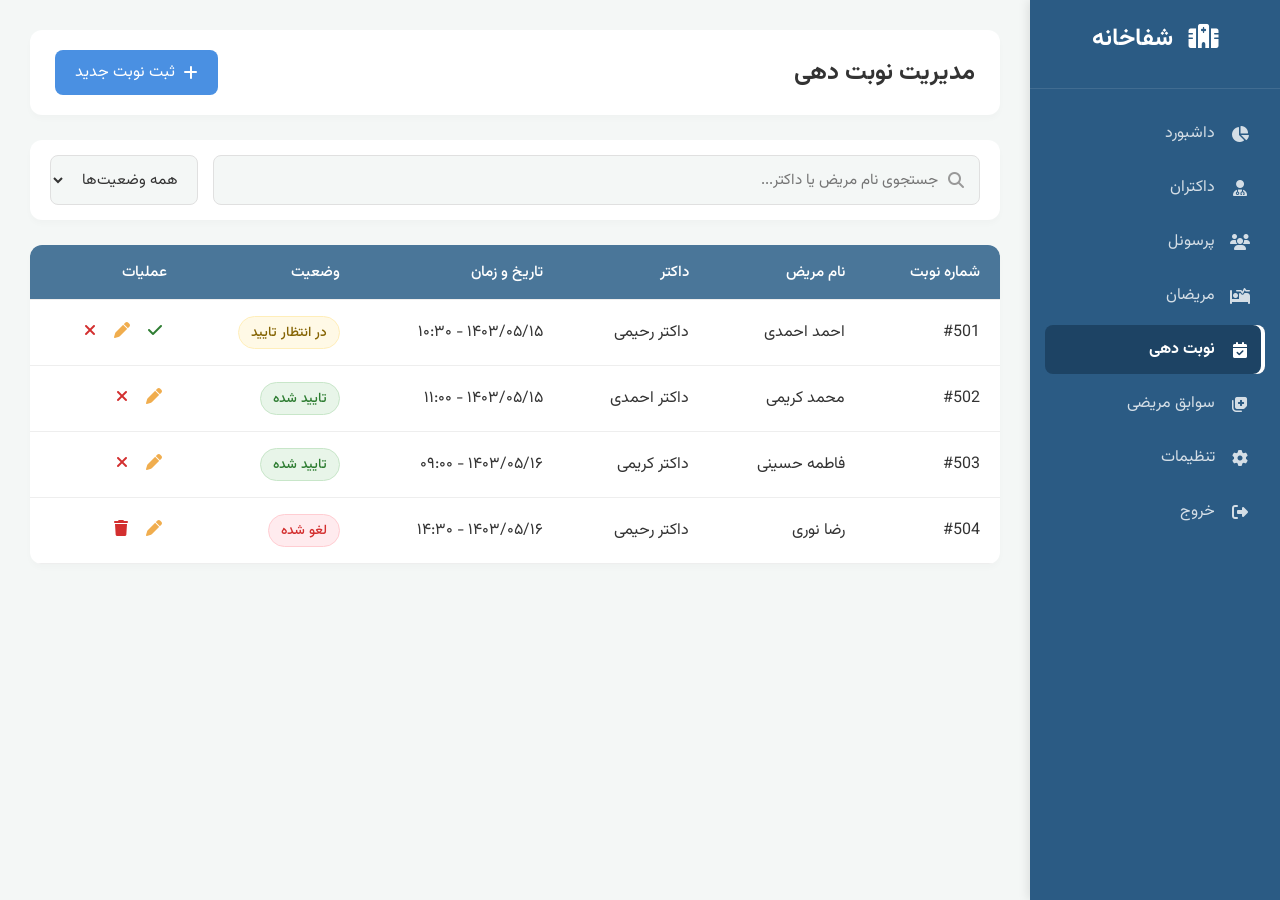
==== appointments.html @ 2e02a380 "Added utilitize of dashboard for HIS" ====
<!DOCTYPE html>
<html lang="fa" dir="rtl">
<head>
    <meta charset="UTF-8">
    <meta name="viewport" content="width=device-width, initial-scale=1.0">
    <title>مدیریت نوبت دهی - شفاخانه</title>
    <!-- اضافه کردن فونت فارسی وزیرمتن -->
    <link href="https://fonts.googleapis.com/css2?family=Vazirmatn:wght@300;400;500;700&display=swap" rel="stylesheet">
    <!-- اضافه کردن آیکون‌ها -->
    <link rel="stylesheet" href="https://cdnjs.cloudflare.com/ajax/libs/font-awesome/6.4.0/css/all.min.css">

    <style>
        /* تنظیمات کلی و رنگ‌ها */
        :root {
            --sidebar-bg: #2b5b84;
            --sidebar-hover: #3b76a8;
            --sidebar-active: #1d4364;
            --main-bg: #f4f7f6;
            --table-header: #4a7699;
            --text-dark: #333;
            --text-light: #fff;
        }

        * {
            margin: 0;
            padding: 0;
            box-sizing: border-box;
            font-family: 'Vazirmatn', sans-serif;
        }

        body {
            background-color: var(--main-bg);
            display: flex;
            min-height: 100vh;
            color: var(--text-dark);
        }

        /* --- سایدبار (Sidebar) --- */
        .sidebar {
            width: 250px;
            background-color: var(--sidebar-bg);
            color: var(--text-light);
            display: flex;
            flex-direction: column;
            padding: 20px 0;
            box-shadow: -2px 0 10px rgba(0,0,0,0.1);
            position: fixed;
            right: 0;
            top: 0;
            height: 100vh;
            overflow-y: auto;
            z-index: 100;
        }

        .sidebar-logo {
            text-align: center;
            font-size: 1.5rem;
            font-weight: 700;
            padding-bottom: 30px;
            border-bottom: 1px solid rgba(255,255,255,0.1);
            margin-bottom: 20px;
        }

        .sidebar-logo i {
            margin-left: 10px;
        }

        .sidebar-menu {
            list-style: none;
            display: flex;
            flex-direction: column;
            gap: 5px;
            padding: 0 15px;
        }

        .sidebar-menu li a {
            display: flex;
            align-items: center;
            color: rgba(255,255,255,0.8);
            text-decoration: none;
            padding: 12px 15px;
            border-radius: 8px;
            transition: all 0.3s ease;
            font-size: 1rem;
        }

        .sidebar-menu li a:hover {
            background-color: var(--sidebar-hover);
            color: var(--text-light);
        }

        /* حالت فعال برای منوی نوبت دهی */
        .sidebar-menu li a.active {
            background-color: var(--sidebar-active);
            color: var(--text-light);
            font-weight: 700;
            box-shadow: inset -4px 0 0 #fff;
        }

        .sidebar-menu li a i {
            margin-left: 15px;
            width: 20px;
            text-align: center;
        }

        /* --- بخش محتوای اصلی (Main Content) --- */
        .main-content {
            margin-right: 250px;
            flex: 1;
            padding: 30px;
            display: flex;
            flex-direction: column;
            gap: 25px;
        }

        /* هدر صفحه */
        .page-header {
            display: flex;
            justify-content: space-between;
            align-items: center;
            background-color: #fff;
            padding: 20px 25px;
            border-radius: 12px;
            box-shadow: 0 4px 6px rgba(0,0,0,0.02);
        }

        .page-header h1 {
            font-size: 1.5rem;
            color: var(--text-dark);
        }

        .btn-add {
            background-color: #4a90e2;
            color: white;
            border: none;
            padding: 10px 20px;
            border-radius: 8px;
            cursor: pointer;
            font-family: 'Vazirmatn', sans-serif;
            font-size: 1rem;
            display: flex;
            align-items: center;
            gap: 8px;
            transition: background 0.3s;
        }

        .btn-add:hover {
            background-color: #357abd;
        }

        /* نوار ابزار (جستجو و فیلتر) */
        .toolbar {
            display: flex;
            gap: 15px;
            background-color: #fff;
            padding: 15px 20px;
            border-radius: 12px;
            box-shadow: 0 4px 6px rgba(0,0,0,0.02);
        }

        .search-box {
            flex: 1;
            display: flex;
            align-items: center;
            background-color: #f4f7f6;
            border-radius: 8px;
            padding: 0 15px;
            border: 1px solid #e0e0e0;
        }

        .search-box i {
            color: #999;
        }

        .search-box input {
            border: none;
            background: transparent;
            padding: 12px 10px;
            width: 100%;
            font-family: 'Vazirmatn', sans-serif;
            font-size: 0.95rem;
            outline: none;
        }

        .filter-select {
            border: 1px solid #e0e0e0;
            background-color: #f4f7f6;
            border-radius: 8px;
            padding: 0 15px;
            font-family: 'Vazirmatn', sans-serif;
            font-size: 0.95rem;
            outline: none;
            cursor: pointer;
            color: var(--text-dark);
        }

        /* جدول نوبت دهی */
        .table-container {
            background-color: #fff;
            border-radius: 12px;
            box-shadow: 0 4px 6px rgba(0,0,0,0.02);
            overflow-x: auto;
        }

        table {
            width: 100%;
            border-collapse: collapse;
            text-align: right;
        }

        thead {
            background-color: var(--table-header);
            color: white;
        }

        th, td {
            padding: 15px 20px;
            border-bottom: 1px solid #eee;
            white-space: nowrap;
        }

        th {
            font-weight: 500;
            font-size: 0.95rem;
        }

        tbody tr:hover {
            background-color: #f9fbfc;
        }

        /* برچسب وضعیت نوبت */
        .status-badge {
            padding: 5px 12px;
            border-radius: 20px;
            font-size: 0.85rem;
            font-weight: 500;
            display: inline-block;
        }

        .status-pending {
            background-color: #fff9e6;
            color: #856404;
            border: 1px solid #ffeeba;
        }

        .status-confirmed {
            background-color: #e8f5e9;
            color: #2e7d32;
            border: 1px solid #c8e6c9;
        }

        .status-canceled {
            background-color: #ffebee;
            color: #d32f2f;
            border: 1px solid #ffcdd2;
        }

        /* دکمه‌های عملیات */
        .action-btns {
            display: flex;
            gap: 8px;
        }

        .btn-action {
            border: none;
            background: none;
            cursor: pointer;
            font-size: 1rem;
            padding: 5px;
            border-radius: 5px;
            transition: 0.3s;
        }

        .btn-confirm { color: #2e7d32; }
        .btn-confirm:hover { background-color: #e8f5e9; }

        .btn-edit { color: #f0ad4e; }
        .btn-edit:hover { background-color: #fff3e0; }

        .btn-delete { color: #d32f2f; }
        .btn-delete:hover { background-color: #ffebee; }

        /* واکنش‌گرایی (Responsive) */
        @media (max-width: 768px) {
            .sidebar { width: 70px; padding: 20px 0; }
            .sidebar-logo span, .sidebar-menu li a span { display: none; }
            .sidebar-logo i { margin: 0; }
            .sidebar-menu li a { justify-content: center; padding: 15px; }
            .sidebar-menu li a i { margin: 0; font-size: 1.2rem; }
            .main-content { margin-right: 70px; padding: 15px; }
            .page-header { flex-direction: column; gap: 15px; align-items: flex-start; }
            .toolbar { flex-direction: column; }
            table { display: block; overflow-x: auto; }
        }
    </style>
</head>
<body>

    <!-- سایدبار -->
    <aside class="sidebar">
        <div class="sidebar-logo">
            <i class="fa-solid fa-hospital"></i>
            <span>شفاخانه</span>
        </div>
        <ul class="sidebar-menu">
            <li><a href="#"><i class="fa-solid fa-chart-pie"></i> <span>داشبورد</span></a></li>
            <li><a href="#"><i class="fa-solid fa-user-doctor"></i> <span>داکتران</span></a></li>
            <li><a href="#"><i class="fa-solid fa-users"></i> <span>پرسونل</span></a></li>
            <li><a href="#"><i class="fa-solid fa-bed-pulse"></i> <span>مریضان</span></a></li>
            <!-- منوی فعال (نوبت دهی) -->
            <li><a href="#" class="active"><i class="fa-solid fa-calendar-check"></i> <span>نوبت دهی</span></a></li>
            <li><a href="#"><i class="fa-solid fa-notes-medical"></i> <span>سوابق مریضی</span></a></li>
            <li><a href="#"><i class="fa-solid fa-gear"></i> <span>تنظیمات</span></a></li>
            <li><a href="#"><i class="fa-solid fa-right-from-bracket"></i> <span>خروج</span></a></li>
        </ul>
    </aside>

    <!-- محتوای اصلی -->
    <main class="main-content">

        <!-- هدر صفحه و دکمه اضافه کردن -->
        <header class="page-header">
            <h1>مدیریت نوبت دهی</h1>
            <button class="btn-add">
                <i class="fa-solid fa-plus"></i> ثبت نوبت جدید
            </button>
        </header>

        <!-- نوار ابزار (جستجو و فیلتر) -->
        <div class="toolbar">
            <div class="search-box">
                <i class="fa-solid fa-magnifying-glass"></i>
                <input type="text" placeholder="جستجوی نام مریض یا داکتر...">
            </div>
            <select class="filter-select">
                <option value="">همه وضعیت‌ها</option>
                <option value="pending">در انتظار تایید</option>
                <option value="confirmed">تایید شده</option>
                <option value="canceled">لغو شده</option>
            </select>
        </div>

        <!-- جدول نوبت دهی -->
        <div class="table-container">
            <table>
                <thead>
                    <tr>
                        <th>شماره نوبت</th>
                        <th>نام مریض</th>
                        <th>داکتر</th>
                        <th>تاریخ و زمان</th>
                        <th>وضعیت</th>
                        <th>عملیات</th>
                    </tr>
                </thead>
                <tbody>
                    <tr>
                        <td>#501</td>
                        <td>احمد احمدی</td>
                        <td>داکتر رحیمی</td>
                        <td>۱۴۰۳/۰۵/۱۵ - ۱۰:۳۰</td>
                        <td><span class="status-badge status-pending">در انتظار تایید</span></td>
                        <td>
                            <div class="action-btns">
                                <button class="btn-action btn-confirm" title="تایید نوبت"><i class="fa-solid fa-check"></i></button>
                                <button class="btn-action btn-edit" title="ویرایش"><i class="fa-solid fa-pen"></i></button>
                                <button class="btn-action btn-delete" title="لغو/حذف"><i class="fa-solid fa-xmark"></i></button>
                            </div>
                        </td>
                    </tr>
                    <tr>
                        <td>#502</td>
                        <td>محمد کریمی</td>
                        <td>داکتر احمدی</td>
                        <td>۱۴۰۳/۰۵/۱۵ - ۱۱:۰۰</td>
                        <td><span class="status-badge status-confirmed">تایید شده</span></td>
                        <td>
                            <div class="action-btns">
                                <button class="btn-action btn-edit" title="ویرایش"><i class="fa-solid fa-pen"></i></button>
                                <button class="btn-action btn-delete" title="لغو/حذف"><i class="fa-solid fa-xmark"></i></button>
                            </div>
                        </td>
                    </tr>
                    <tr>
                        <td>#503</td>
                        <td>فاطمه حسینی</td>
                        <td>داکتر کریمی</td>
                        <td>۱۴۰۳/۰۵/۱۶ - ۰۹:۰۰</td>
                        <td><span class="status-badge status-confirmed">تایید شده</span></td>
                        <td>
                            <div class="action-btns">
                                <button class="btn-action btn-edit" title="ویرایش"><i class="fa-solid fa-pen"></i></button>
                                <button class="btn-action btn-delete" title="لغو/حذف"><i class="fa-solid fa-xmark"></i></button>
                            </div>
                        </td>
                    </tr>
                    <tr>
                        <td>#504</td>
                        <td>رضا نوری</td>
                        <td>داکتر رحیمی</td>
                        <td>۱۴۰۳/۰۵/۱۶ - ۱۴:۳۰</td>
                        <td><span class="status-badge status-canceled">لغو شده</span></td>
                        <td>
                            <div class="action-btns">
                                <button class="btn-action btn-edit" title="ویرایش"><i class="fa-solid fa-pen"></i></button>
                                <button class="btn-action btn-delete" title="حذف"><i class="fa-solid fa-trash"></i></button>
                            </div>
                        </td>
                    </tr>
                </tbody>
            </table>
        </div>

    </main>

</body>
</html>
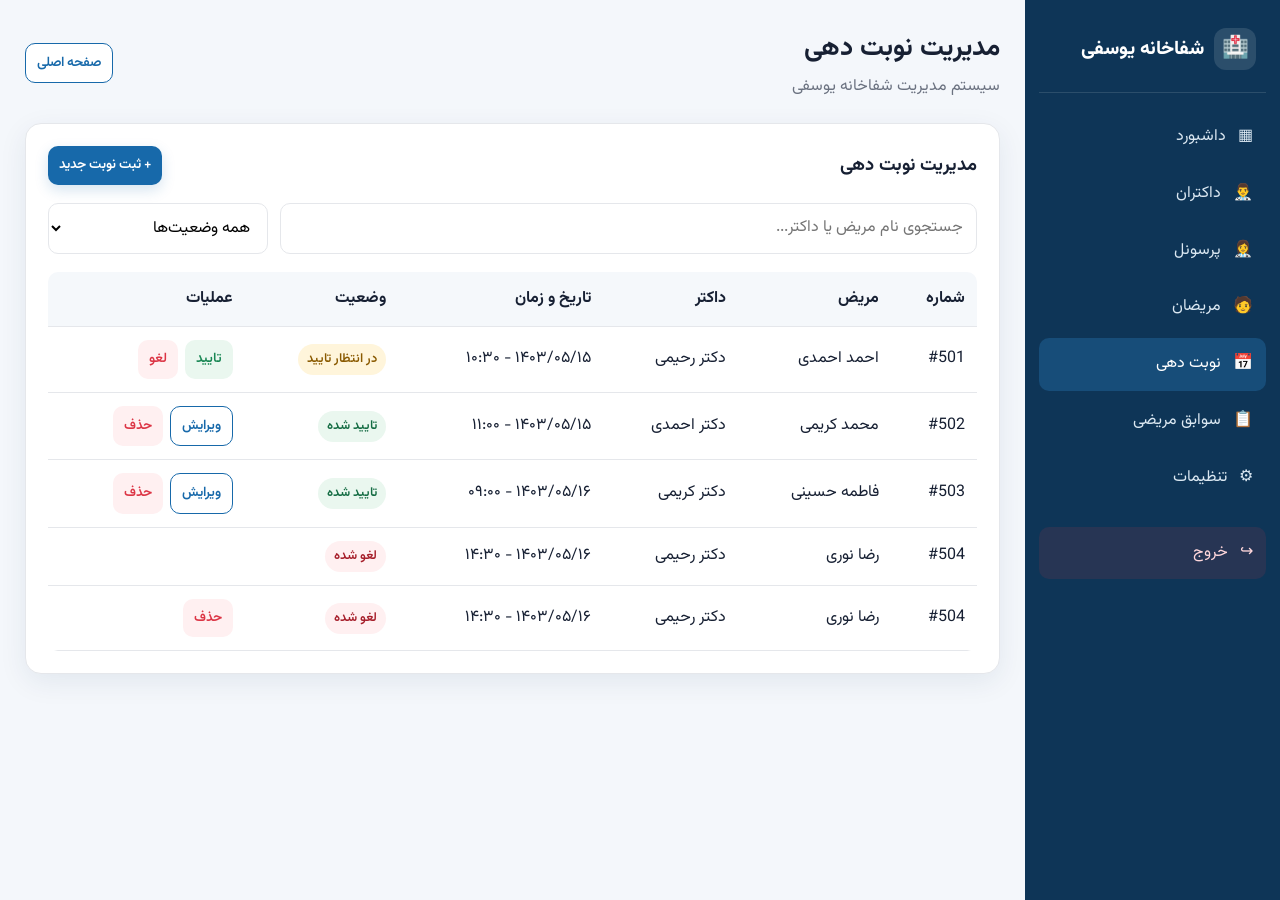
==== commit 1c11aecd: "all of codes updated" ====
--- a/appointments.html
+++ b/appointments.html
@@ -1,417 +1,149 @@
-<!DOCTYPE html>
+<!doctype html>
 <html lang="fa" dir="rtl">
-<head>
+  <head>
     <meta charset="UTF-8">
     <meta name="viewport" content="width=device-width, initial-scale=1.0">
-    <title>مدیریت نوبت دهی - شفاخانه</title>
-    <!-- اضافه کردن فونت فارسی وزیرمتن -->
-    <link href="https://fonts.googleapis.com/css2?family=Vazirmatn:wght@300;400;500;700&display=swap" rel="stylesheet">
-    <!-- اضافه کردن آیکون‌ها -->
-    <link rel="stylesheet" href="https://cdnjs.cloudflare.com/ajax/libs/font-awesome/6.4.0/css/all.min.css">
-
-    <style>
-        /* تنظیمات کلی و رنگ‌ها */
-        :root {
-            --sidebar-bg: #2b5b84;
-            --sidebar-hover: #3b76a8;
-            --sidebar-active: #1d4364;
-            --main-bg: #f4f7f6;
-            --table-header: #4a7699;
-            --text-dark: #333;
-            --text-light: #fff;
-        }
-
-        * {
-            margin: 0;
-            padding: 0;
-            box-sizing: border-box;
-            font-family: 'Vazirmatn', sans-serif;
-        }
-
-        body {
-            background-color: var(--main-bg);
-            display: flex;
-            min-height: 100vh;
-            color: var(--text-dark);
-        }
-
-        /* --- سایدبار (Sidebar) --- */
-        .sidebar {
-            width: 250px;
-            background-color: var(--sidebar-bg);
-            color: var(--text-light);
-            display: flex;
-            flex-direction: column;
-            padding: 20px 0;
-            box-shadow: -2px 0 10px rgba(0,0,0,0.1);
-            position: fixed;
-            right: 0;
-            top: 0;
-            height: 100vh;
-            overflow-y: auto;
-            z-index: 100;
-        }
-
-        .sidebar-logo {
-            text-align: center;
-            font-size: 1.5rem;
-            font-weight: 700;
-            padding-bottom: 30px;
-            border-bottom: 1px solid rgba(255,255,255,0.1);
-            margin-bottom: 20px;
-        }
-
-        .sidebar-logo i {
-            margin-left: 10px;
-        }
-
-        .sidebar-menu {
-            list-style: none;
-            display: flex;
-            flex-direction: column;
-            gap: 5px;
-            padding: 0 15px;
-        }
-
-        .sidebar-menu li a {
-            display: flex;
-            align-items: center;
-            color: rgba(255,255,255,0.8);
-            text-decoration: none;
-            padding: 12px 15px;
-            border-radius: 8px;
-            transition: all 0.3s ease;
-            font-size: 1rem;
-        }
-
-        .sidebar-menu li a:hover {
-            background-color: var(--sidebar-hover);
-            color: var(--text-light);
-        }
-
-        /* حالت فعال برای منوی نوبت دهی */
-        .sidebar-menu li a.active {
-            background-color: var(--sidebar-active);
-            color: var(--text-light);
-            font-weight: 700;
-            box-shadow: inset -4px 0 0 #fff;
-        }
-
-        .sidebar-menu li a i {
-            margin-left: 15px;
-            width: 20px;
-            text-align: center;
-        }
-
-        /* --- بخش محتوای اصلی (Main Content) --- */
-        .main-content {
-            margin-right: 250px;
-            flex: 1;
-            padding: 30px;
-            display: flex;
-            flex-direction: column;
-            gap: 25px;
-        }
-
-        /* هدر صفحه */
-        .page-header {
-            display: flex;
-            justify-content: space-between;
-            align-items: center;
-            background-color: #fff;
-            padding: 20px 25px;
-            border-radius: 12px;
-            box-shadow: 0 4px 6px rgba(0,0,0,0.02);
-        }
-
-        .page-header h1 {
-            font-size: 1.5rem;
-            color: var(--text-dark);
-        }
-
-        .btn-add {
-            background-color: #4a90e2;
-            color: white;
-            border: none;
-            padding: 10px 20px;
-            border-radius: 8px;
-            cursor: pointer;
-            font-family: 'Vazirmatn', sans-serif;
-            font-size: 1rem;
-            display: flex;
-            align-items: center;
-            gap: 8px;
-            transition: background 0.3s;
-        }
-
-        .btn-add:hover {
-            background-color: #357abd;
-        }
-
-        /* نوار ابزار (جستجو و فیلتر) */
-        .toolbar {
-            display: flex;
-            gap: 15px;
-            background-color: #fff;
-            padding: 15px 20px;
-            border-radius: 12px;
-            box-shadow: 0 4px 6px rgba(0,0,0,0.02);
-        }
-
-        .search-box {
-            flex: 1;
-            display: flex;
-            align-items: center;
-            background-color: #f4f7f6;
-            border-radius: 8px;
-            padding: 0 15px;
-            border: 1px solid #e0e0e0;
-        }
-
-        .search-box i {
-            color: #999;
-        }
-
-        .search-box input {
-            border: none;
-            background: transparent;
-            padding: 12px 10px;
-            width: 100%;
-            font-family: 'Vazirmatn', sans-serif;
-            font-size: 0.95rem;
-            outline: none;
-        }
-
-        .filter-select {
-            border: 1px solid #e0e0e0;
-            background-color: #f4f7f6;
-            border-radius: 8px;
-            padding: 0 15px;
-            font-family: 'Vazirmatn', sans-serif;
-            font-size: 0.95rem;
-            outline: none;
-            cursor: pointer;
-            color: var(--text-dark);
-        }
-
-        /* جدول نوبت دهی */
-        .table-container {
-            background-color: #fff;
-            border-radius: 12px;
-            box-shadow: 0 4px 6px rgba(0,0,0,0.02);
-            overflow-x: auto;
-        }
-
-        table {
-            width: 100%;
-            border-collapse: collapse;
-            text-align: right;
-        }
-
-        thead {
-            background-color: var(--table-header);
-            color: white;
-        }
-
-        th, td {
-            padding: 15px 20px;
-            border-bottom: 1px solid #eee;
-            white-space: nowrap;
-        }
-
-        th {
-            font-weight: 500;
-            font-size: 0.95rem;
-        }
-
-        tbody tr:hover {
-            background-color: #f9fbfc;
-        }
-
-        /* برچسب وضعیت نوبت */
-        .status-badge {
-            padding: 5px 12px;
-            border-radius: 20px;
-            font-size: 0.85rem;
-            font-weight: 500;
-            display: inline-block;
-        }
-
-        .status-pending {
-            background-color: #fff9e6;
-            color: #856404;
-            border: 1px solid #ffeeba;
-        }
-
-        .status-confirmed {
-            background-color: #e8f5e9;
-            color: #2e7d32;
-            border: 1px solid #c8e6c9;
-        }
-
-        .status-canceled {
-            background-color: #ffebee;
-            color: #d32f2f;
-            border: 1px solid #ffcdd2;
-        }
-
-        /* دکمه‌های عملیات */
-        .action-btns {
-            display: flex;
-            gap: 8px;
-        }
-
-        .btn-action {
-            border: none;
-            background: none;
-            cursor: pointer;
-            font-size: 1rem;
-            padding: 5px;
-            border-radius: 5px;
-            transition: 0.3s;
-        }
-
-        .btn-confirm { color: #2e7d32; }
-        .btn-confirm:hover { background-color: #e8f5e9; }
-
-        .btn-edit { color: #f0ad4e; }
-        .btn-edit:hover { background-color: #fff3e0; }
-
-        .btn-delete { color: #d32f2f; }
-        .btn-delete:hover { background-color: #ffebee; }
-
-        /* واکنش‌گرایی (Responsive) */
-        @media (max-width: 768px) {
-            .sidebar { width: 70px; padding: 20px 0; }
-            .sidebar-logo span, .sidebar-menu li a span { display: none; }
-            .sidebar-logo i { margin: 0; }
-            .sidebar-menu li a { justify-content: center; padding: 15px; }
-            .sidebar-menu li a i { margin: 0; font-size: 1.2rem; }
-            .main-content { margin-right: 70px; padding: 15px; }
-            .page-header { flex-direction: column; gap: 15px; align-items: flex-start; }
-            .toolbar { flex-direction: column; }
-            table { display: block; overflow-x: auto; }
-        }
-    </style>
-</head>
-<body>
-
-    <!-- سایدبار -->
-    <aside class="sidebar">
-        <div class="sidebar-logo">
-            <i class="fa-solid fa-hospital"></i>
-            <span>شفاخانه</span>
+    <meta name="description" content="سیستم مدیریت شفاخانه یوسفی">
+    <title>مدیریت نوبت دهی</title>
+    <link rel="stylesheet" href="style.css">
+  </head>
+  <body>
+    <div class="app-shell">
+      <aside class="sidebar">
+        <div class="sidebar-brand">
+          <span class="brand-icon">🏥</span> شفاخانه یوسفی
         </div>
-        <ul class="sidebar-menu">
-            <li><a href="#"><i class="fa-solid fa-chart-pie"></i> <span>داشبورد</span></a></li>
-            <li><a href="#"><i class="fa-solid fa-user-doctor"></i> <span>داکتران</span></a></li>
-            <li><a href="#"><i class="fa-solid fa-users"></i> <span>پرسونل</span></a></li>
-            <li><a href="#"><i class="fa-solid fa-bed-pulse"></i> <span>مریضان</span></a></li>
-            <!-- منوی فعال (نوبت دهی) -->
-            <li><a href="#" class="active"><i class="fa-solid fa-calendar-check"></i> <span>نوبت دهی</span></a></li>
-            <li><a href="#"><i class="fa-solid fa-notes-medical"></i> <span>سوابق مریضی</span></a></li>
-            <li><a href="#"><i class="fa-solid fa-gear"></i> <span>تنظیمات</span></a></li>
-            <li><a href="#"><i class="fa-solid fa-right-from-bracket"></i> <span>خروج</span></a></li>
+        <ul class="sidebar-nav">
+          <li>
+            <a class="" href="dashboard.html"><span>▦</span>داشبورد</a>
+          </li>
+          <li>
+            <a class="" href="doctors.html"><span>👨‍⚕️</span>داکتران</a>
+          </li>
+          <li>
+            <a class="" href="nurses.html"><span>👩‍⚕️</span>پرسونل</a>
+          </li>
+          <li>
+            <a class="" href="patients.html"><span>🧑</span>مریضان</a>
+          </li>
+          <li>
+            <a class="active" href="appointments.html"><span>📅</span>نوبت دهی</a>
+          </li>
+          <li>
+            <a class="" href="medical_records.html"><span>📋</span>سوابق مریضی</a>
+          </li>
+          <li>
+            <a class="" href="setting.html"><span>⚙</span>تنظیمات</a>
+          </li>
+          <li>
+            <a class="logout" href="index.html"><span>↪</span> خروج</a>
+          </li>
         </ul>
-    </aside>
-
-    <!-- محتوای اصلی -->
-    <main class="main-content">
-
-        <!-- هدر صفحه و دکمه اضافه کردن -->
-        <header class="page-header">
+      </aside>
+      <main class="main">
+        <div class="topbar">
+          <button class="mobile-menu" aria-label="منوی موبایل">☰</button>
+          <div>
             <h1>مدیریت نوبت دهی</h1>
-            <button class="btn-add">
-                <i class="fa-solid fa-plus"></i> ثبت نوبت جدید
-            </button>
-        </header>
-
-        <!-- نوار ابزار (جستجو و فیلتر) -->
-        <div class="toolbar">
-            <div class="search-box">
-                <i class="fa-solid fa-magnifying-glass"></i>
-                <input type="text" placeholder="جستجوی نام مریض یا داکتر...">
-            </div>
-            <select class="filter-select">
-                <option value="">همه وضعیت‌ها</option>
-                <option value="pending">در انتظار تایید</option>
-                <option value="confirmed">تایید شده</option>
-                <option value="canceled">لغو شده</option>
-            </select>
+            <span class="muted">سیستم مدیریت شفاخانه یوسفی</span>
+          </div>
+          <a class="btn btn-outline btn-sm" href="index.html">صفحه اصلی</a>
         </div>
 
-        <!-- جدول نوبت دهی -->
-        <div class="table-container">
-            <table>
-                <thead>
-                    <tr>
-                        <th>شماره نوبت</th>
-                        <th>نام مریض</th>
-                        <th>داکتر</th>
-                        <th>تاریخ و زمان</th>
-                        <th>وضعیت</th>
-                        <th>عملیات</th>
-                    </tr>
-                </thead>
-                <tbody>
-                    <tr>
-                        <td>#501</td>
-                        <td>احمد احمدی</td>
-                        <td>داکتر رحیمی</td>
-                        <td>۱۴۰۳/۰۵/۱۵ - ۱۰:۳۰</td>
-                        <td><span class="status-badge status-pending">در انتظار تایید</span></td>
-                        <td>
-                            <div class="action-btns">
-                                <button class="btn-action btn-confirm" title="تایید نوبت"><i class="fa-solid fa-check"></i></button>
-                                <button class="btn-action btn-edit" title="ویرایش"><i class="fa-solid fa-pen"></i></button>
-                                <button class="btn-action btn-delete" title="لغو/حذف"><i class="fa-solid fa-xmark"></i></button>
-                            </div>
-                        </td>
-                    </tr>
-                    <tr>
-                        <td>#502</td>
-                        <td>محمد کریمی</td>
-                        <td>داکتر احمدی</td>
-                        <td>۱۴۰۳/۰۵/۱۵ - ۱۱:۰۰</td>
-                        <td><span class="status-badge status-confirmed">تایید شده</span></td>
-                        <td>
-                            <div class="action-btns">
-                                <button class="btn-action btn-edit" title="ویرایش"><i class="fa-solid fa-pen"></i></button>
-                                <button class="btn-action btn-delete" title="لغو/حذف"><i class="fa-solid fa-xmark"></i></button>
-                            </div>
-                        </td>
-                    </tr>
-                    <tr>
-                        <td>#503</td>
-                        <td>فاطمه حسینی</td>
-                        <td>داکتر کریمی</td>
-                        <td>۱۴۰۳/۰۵/۱۶ - ۰۹:۰۰</td>
-                        <td><span class="status-badge status-confirmed">تایید شده</span></td>
-                        <td>
-                            <div class="action-btns">
-                                <button class="btn-action btn-edit" title="ویرایش"><i class="fa-solid fa-pen"></i></button>
-                                <button class="btn-action btn-delete" title="لغو/حذف"><i class="fa-solid fa-xmark"></i></button>
-                            </div>
-                        </td>
-                    </tr>
-                    <tr>
-                        <td>#504</td>
-                        <td>رضا نوری</td>
-                        <td>داکتر رحیمی</td>
-                        <td>۱۴۰۳/۰۵/۱۶ - ۱۴:۳۰</td>
-                        <td><span class="status-badge status-canceled">لغو شده</span></td>
-                        <td>
-                            <div class="action-btns">
-                                <button class="btn-action btn-edit" title="ویرایش"><i class="fa-solid fa-pen"></i></button>
-                                <button class="btn-action btn-delete" title="حذف"><i class="fa-solid fa-trash"></i></button>
-                            </div>
-                        </td>
-                    </tr>
-                </tbody>
+        <div class="content-card">
+          <div class="card-head">
+            <h2>مدیریت نوبت دهی</h2>
+            <button class="btn btn-primary btn-sm">+ ثبت نوبت جدید</button>
+          </div>
+          <div class="toolbar">
+            <input class="form-control search" data-search="#appointments tbody tr" placeholder="جستجوی نام مریض یا داکتر...">
+            <select class="form-control" style="max-width: 220px" data-filter="#appointments tbody tr">
+              <option value="">همه وضعیت‌ها</option>
+              <option value="pending">در انتظار تایید</option>
+              <option value="confirmed">تایید شده</option>
+              <option value="canceled">لغو شده</option>
+            </select>
+          </div>
+          <div class="table-wrap">
+            <table id="appointments">
+              <thead>
+                <tr>
+                  <th>شماره</th>
+                  <th>مریض</th>
+                  <th>داکتر</th>
+                  <th>تاریخ و زمان</th>
+                  <th>وضعیت</th>
+                  <th>عملیات</th>
+                </tr>
+              </thead>
+              <tbody>
+                <tr data-status="pending">
+                  <td>#501</td>
+                  <td>احمد احمدی</td>
+                  <td>دکتر رحیمی</td>
+                  <td>۱۴۰۳/۰۵/۱۵ - ۱۰:۳۰</td>
+                  <td>
+                    <span class="badge badge-warning">در انتظار تایید</span>
+                  </td>
+                  <td>
+                    <div class="actions">
+                      <button class="btn btn-success btn-sm">تایید</button>
+                      <button class="btn btn-danger btn-sm" data-confirm="این نوبت لغو شود؟">  لغو </button>
+                    </div>
+                  </td>
+                </tr>
+                <tr data-status="confirmed">
+                  <td>#502</td>
+                  <td>محمد کریمی</td>
+                  <td>دکتر احمدی</td>
+                  <td>۱۴۰۳/۰۵/۱۵ - ۱۱:۰۰</td>
+                  <td><span class="badge badge-success">تایید شده</span></td>
+                  <td>
+                    <div class="actions">
+                      <button class="btn btn-outline btn-sm">ویرایش</button>
+                      <button class="btn btn-danger btn-sm" data-confirm="این نوبت حذف شود؟"> حذف </button>
+                    </div>
+                  </td>
+                </tr>
+                <tr data-status="confirmed">
+                  <td>#503</td>
+                  <td>فاطمه حسینی</td>
+                  <td>دکتر کریمی</td>
+                  <td>۱۴۰۳/۰۵/۱۶ - ۰۹:۰۰</td>
+                  <td><span class="badge badge-success">تایید شده</span></td>
+                  <td>
+                    <div class="actions">
+                      <button class="btn btn-outline btn-sm">ویرایش</button>
+                      <button class="btn btn-danger btn-sm" data-confirm="این نوبت حذف شود؟"> حذف </button>
+                    </div>
+                  </td>
+                </tr>
+                <tr data-status="canceled">
+                  <td>#504</td>
+                  <td>رضا نوری</td>
+                  <td>دکتر رحیمی</td>
+                  <td>۱۴۰۳/۰۵/۱۶ - ۱۴:۳۰</td>
+                  <td><span class="badge badge-danger">لغو شده</span></td>
+                  <td>
+                    </div>
+                  </td>
+                </tr>
+                <tr data-status="canceled">
+                  <td>#504</td>
+                  <td>رضا نوری</td>
+                  <td>دکتر رحیمی</td>
+                  <td>۱۴۰۳/۰۵/۱۶ - ۱۴:۳۰</td>
+                  <td><span class="badge badge-danger">لغو شده</span></td>
+                  <td>
+                    <button class="btn btn-danger btn-sm" data-confirm="این نوبت حذف شود؟">  حذف </button>
+                  </td>
+                </tr>
+              </tbody>
             </table>
+          </div>
         </div>
-
-    </main>
-
-</body>
-</html>+      </main>
+    </div>
+    <script src="script.js"></script>
+  </body>
+</html>
--- a/style.css
+++ b/style.css
@@ -0,0 +1,1068 @@
+@import url('https://fonts.googleapis.com/css2?family=Vazirmatn:wght@300;400;500;600;700;800&display=swap');
+
+:root{
+  --primary:#1769aa;
+  --primary-dark:#0d4775;
+  --secondary:#12a594;
+  --accent:#f59e0b;
+  --danger:#dc3545;
+  --success:#198754;
+  --bg:#f4f7fb;
+  --surface:#fff;
+  --text:#172033;
+  --muted:#6b7280;
+  --border:#e5e7eb;
+  --sidebar:#0e3557;
+  --sidebar-hover:#174d79;
+  --shadow:0 8px 28px rgba(15,52,87,.08);
+  --radius:16px;
+}
+
+*{
+  box-sizing:border-box;
+  margin:0;
+  padding:0;
+}
+
+html{
+  scroll-behavior:smooth;
+}
+
+body{
+  font-family:"Vazirmatn",sans-serif;
+  background:var(--bg);
+  color:var(--text);
+  direction:rtl;
+  line-height:1.8;
+  overflow-x:hidden;
+}
+
+a{
+  text-decoration:none;
+  color:inherit;
+}
+
+button,
+input,
+select,
+textarea{
+  font:inherit;
+}
+
+button{
+  cursor:pointer;
+}
+
+img{
+  max-width:100%;
+  height:auto;
+}
+
+.container{
+  width:min(1180px,calc(100% - 32px));
+  margin-inline:auto;
+}
+
+.hidden{
+  display:none!important;
+}
+
+.muted{
+  color:var(--muted);
+}
+
+
+
+.btn{
+  display:inline-flex;
+  align-items:center;
+  justify-content:center;
+  gap:8px;
+  min-height:44px;
+  border:0;
+  border-radius:10px;
+  padding:10px 18px;
+  font-weight:600;
+  white-space:nowrap;
+  transition:background .2s ease,transform .2s ease,box-shadow .2s ease;
+}
+
+.btn-primary{
+  background:var(--primary);
+  color:#fff;
+  box-shadow:0 5px 14px rgba(23,105,170,.18);
+}
+
+.btn-primary:hover{
+  background:var(--primary-dark);
+  transform:translateY(-1px);
+}
+
+.btn-outline{
+  background:#fff;
+  color:var(--primary);
+  border:1px solid var(--primary);
+}
+
+.btn-outline:hover{
+  background:#eef7fd;
+}
+
+.btn-danger{
+  background:#fff0f1;
+  color:var(--danger);
+}
+
+.btn-success{
+  background:#eaf7ef;
+  color:var(--success);
+}
+
+.btn-sm{
+  min-height:36px;
+  padding:7px 11px;
+  font-size:.85rem;
+}
+
+/* =========================
+   Public Header
+========================= */
+
+.public-header{
+  position:sticky;
+  top:0;
+  z-index:50;
+  background:rgba(255,255,255,.96);
+  backdrop-filter:blur(12px);
+  border-bottom:1px solid var(--border);
+}
+
+.nav{
+  min-height:72px;
+  display:flex;
+  align-items:center;
+  justify-content:space-between;
+  gap:24px;
+}
+
+.brand{
+  display:flex;
+  align-items:center;
+  gap:10px;
+  flex-shrink:0;
+  font-size:1.15rem;
+  font-weight:800;
+  color:var(--primary-dark);
+}
+
+.brand-icon{
+  width:42px;
+  height:42px;
+  border-radius:12px;
+  background:#e8f3fb;
+  display:grid;
+  place-items:center;
+  font-size:1.35rem;
+}
+
+.nav-links{
+  display:flex;
+  align-items:center;
+  justify-content:center;
+  gap:24px;
+  flex:1;
+  color:#445;
+}
+
+.nav-links a{
+  position:relative;
+  padding:5px 0;
+  font-size:.95rem;
+  transition:color .2s ease;
+}
+
+.nav-links a::after{
+  content:"";
+  position:absolute;
+  right:0;
+  bottom:0;
+  width:0;
+  height:2px;
+  background:var(--primary);
+  transition:width .2s ease;
+}
+
+.nav-links a:hover{
+  color:var(--primary);
+}
+
+.nav-links a:hover::after{
+  width:100%;
+}
+
+.nav-actions{
+  display:flex;
+  gap:10px;
+  align-items:center;
+  flex-shrink:0;
+}
+
+.menu-toggle{
+  display:none;
+  border:0;
+  background:#eef5fa;
+  color:var(--primary-dark);
+  padding:9px 11px;
+  border-radius:9px;
+}
+
+/* =========================
+   Public Hero / Index
+========================= */
+
+.hero{
+  position:relative;
+  background:linear-gradient(135deg,#0e3557 0%,#1769aa 58%,#12a594 100%);
+  color:#fff;
+  padding:68px 0 64px;
+  overflow:hidden;
+}
+
+.hero::before,
+.hero::after{
+  content:"";
+  position:absolute;
+  border-radius:50%;
+  pointer-events:none;
+}
+
+.hero::before{
+  width:360px;
+  height:360px;
+  left:-170px;
+  top:-180px;
+  background:rgba(255,255,255,.06);
+}
+
+.hero::after{
+  width:300px;
+  height:300px;
+  right:-140px;
+  bottom:-180px;
+  background:rgba(255,255,255,.05);
+}
+
+.hero-grid{
+  position:relative;
+  z-index:1;
+  display:grid;
+  grid-template-columns:minmax(0,1.15fr) minmax(300px,.85fr);
+  gap:42px;
+  align-items:center;
+}
+
+.hero h1{
+  max-width:760px;
+  font-size:clamp(2rem,4vw,3.45rem);
+  line-height:1.35;
+  margin-bottom:16px;
+  letter-spacing:-.5px;
+}
+
+.hero p{
+  max-width:690px;
+  font-size:1rem;
+  line-height:2;
+  color:#e7f1f8;
+}
+
+.hero-actions{
+  display:flex;
+  align-items:center;
+  gap:12px;
+  flex-wrap:wrap;
+  margin-top:25px;
+}
+
+.hero .btn-outline{
+  background:rgba(255,255,255,.09);
+  border-color:rgba(255,255,255,.5);
+  color:#fff;
+}
+
+.hero .btn-outline:hover{
+  background:rgba(255,255,255,.18);
+}
+
+.hero-card{
+  width:100%;
+  max-width:420px;
+  margin-inline:auto;
+  background:rgba(255,255,255,.11);
+  border:1px solid rgba(255,255,255,.22);
+  border-radius:22px;
+  padding:28px 24px;
+  box-shadow:0 18px 45px rgba(0,0,0,.16);
+  backdrop-filter:blur(5px);
+  text-align:center;
+}
+
+.hero-card .big-icon{
+  width:88px;
+  height:88px;
+  margin:0 auto 16px;
+  border-radius:22px;
+  display:grid;
+  place-items:center;
+  background:rgba(255,255,255,.12);
+  font-size:4rem;
+  line-height:1;
+}
+
+.hero-card h2,
+.hero-card h3{
+  margin-bottom:7px;
+  color:#fff;
+}
+
+.hero-card p{
+  max-width:100%;
+  margin:0 auto;
+  color:#e8f3f8;
+  font-size:.92rem;
+  line-height:1.9;
+}
+
+/* =========================
+   Sections
+========================= */
+
+.section{
+  padding:68px 0;
+}
+
+.section-head{
+  text-align:center;
+  max-width:700px;
+  margin:0 auto 34px;
+}
+
+.section-head h2{
+  font-size:1.9rem;
+  line-height:1.5;
+  margin-bottom:8px;
+}
+
+.section-head p{
+  color:var(--muted);
+}
+
+.cards-grid{
+  display:grid;
+  grid-template-columns:repeat(3,minmax(0,1fr));
+  gap:20px;
+}
+
+.info-card,
+.feature-card,
+.contact-card{
+  background:var(--surface);
+  border:1px solid var(--border);
+  border-radius:var(--radius);
+  padding:24px;
+  box-shadow:var(--shadow);
+}
+
+.feature-card{
+  transition:transform .2s ease,box-shadow .2s ease;
+}
+
+.feature-card:hover{
+  transform:translateY(-3px);
+  box-shadow:0 14px 32px rgba(15,52,87,.11);
+}
+
+.feature-icon{
+  width:50px;
+  height:50px;
+  border-radius:14px;
+  background:#eaf4fb;
+  color:var(--primary);
+  display:grid;
+  place-items:center;
+  font-size:1.4rem;
+  margin-bottom:14px;
+}
+
+.feature-card h3{
+  margin-bottom:7px;
+}
+
+.feature-card p{
+  color:var(--muted);
+  font-size:.92rem;
+}
+
+.about{
+  background:#fff;
+}
+
+.contact-grid{
+  display:grid;
+  grid-template-columns:repeat(2,minmax(0,1fr));
+  gap:20px;
+}
+
+.public-footer{
+  background:#0b2c49;
+  color:#d8e5ef;
+  padding:25px 0;
+  margin-top:0;
+}
+
+.public-footer .container{
+  display:flex;
+  justify-content:space-between;
+  align-items:center;
+  gap:20px;
+  flex-wrap:wrap;
+}
+
+/* =========================
+   Authentication
+========================= */
+
+.auth-page{
+  min-height:100vh;
+  display:grid;
+  place-items:center;
+  padding:25px;
+  background:linear-gradient(135deg,#eaf4fb,#f4f7fb);
+}
+
+.auth-wrap{
+  width:min(960px,100%);
+  display:grid;
+  grid-template-columns:1fr 1fr;
+  background:#fff;
+  border-radius:24px;
+  overflow:hidden;
+  box-shadow:0 20px 60px rgba(15,52,87,.12);
+}
+
+.auth-info{
+  background:linear-gradient(145deg,#0e3557,#1769aa);
+  color:#fff;
+  padding:45px;
+  display:flex;
+  flex-direction:column;
+  justify-content:center;
+}
+
+.auth-info h1{
+  font-size:2rem;
+  line-height:1.5;
+  margin-bottom:10px;
+}
+
+.auth-info ul{
+  margin-top:20px;
+  list-style:none;
+}
+
+.auth-info li{
+  margin:9px 0;
+}
+
+.auth-form{
+  padding:45px;
+}
+
+.auth-form h2{
+  margin-bottom:5px;
+}
+
+.form-group{
+  margin-bottom:16px;
+}
+
+.form-group label{
+  display:block;
+  margin-bottom:6px;
+  font-weight:600;
+}
+
+.form-control{
+  width:100%;
+  min-height:44px;
+  border:1px solid var(--border);
+  border-radius:10px;
+  padding:10px 13px;
+  background:#fff;
+  outline:none;
+}
+
+.form-control:focus{
+  border-color:#75add4;
+  box-shadow:0 0 0 3px #e8f3fb;
+}
+
+.form-grid{
+  display:grid;
+  grid-template-columns:repeat(2,minmax(0,1fr));
+  gap:16px;
+}
+
+.full{
+  grid-column:1/-1;
+}
+
+.password-wrap{
+  position:relative;
+}
+
+.password-wrap .toggle-pass{
+  position:absolute;
+  left:10px;
+  top:50%;
+  transform:translateY(-50%);
+  border:0;
+  background:none;
+  color:var(--muted);
+}
+
+.check-row{
+  display:flex;
+  align-items:center;
+  gap:8px;
+  margin:12px 0 20px;
+}
+
+.alert{
+  padding:12px 15px;
+  border-radius:10px;
+  margin-bottom:18px;
+}
+
+.alert-error{
+  background:#fff0f1;
+  color:#a61e2a;
+}
+
+.alert-success{
+  background:#eaf7ef;
+  color:#146c43;
+}
+
+/* =========================
+   Dashboard / Admin
+========================= */
+
+.app-shell{
+  min-height:100vh;
+}
+
+.sidebar{
+  position:fixed;
+  right:0;
+  top:0;
+  width:255px;
+  height:100vh;
+  background:var(--sidebar);
+  color:#fff;
+  padding:20px 14px;
+  z-index:100;
+  overflow-y:auto;
+  transition:width .25s ease,padding .25s ease;
+}
+
+.sidebar-brand{
+  display:flex;
+  align-items:center;
+  gap:10px;
+  padding:8px 10px 22px;
+  border-bottom:1px solid rgba(255,255,255,.12);
+  font-weight:800;
+  font-size:1.2rem;
+}
+
+.sidebar-brand .brand-icon{
+  background:rgba(255,255,255,.12);
+  color:#fff;
+}
+
+.sidebar-nav{
+  list-style:none;
+  margin-top:18px;
+}
+
+.sidebar-nav a{
+  display:flex;
+  align-items:center;
+  gap:12px;
+  padding:12px 13px;
+  border-radius:10px;
+  color:#dbe8f2;
+  margin:4px 0;
+  transition:.2s;
+}
+
+.sidebar-nav a:hover,
+.sidebar-nav a.active{
+  background:var(--sidebar-hover);
+  color:#fff;
+}
+
+.sidebar-nav .logout{
+  margin-top:22px;
+  background:rgba(220,53,69,.12);
+  color:#ffd7db;
+}
+
+.main{
+  margin-right:255px;
+  min-height:100vh;
+  padding:25px;
+}
+
+.topbar{
+  display:flex;
+  justify-content:space-between;
+  align-items:center;
+  margin-bottom:22px;
+  gap:15px;
+}
+
+.topbar h1{
+  font-size:1.65rem;
+}
+
+.mobile-menu{
+  display:none;
+  border:0;
+  background:#fff;
+  padding:10px;
+  border-radius:10px;
+  box-shadow:var(--shadow);
+}
+
+.stats{
+  display:grid;
+  grid-template-columns:repeat(4,minmax(0,1fr));
+  gap:18px;
+  margin-bottom:24px;
+}
+
+.stat{
+  background:#fff;
+  border:1px solid var(--border);
+  border-radius:var(--radius);
+  padding:20px;
+  box-shadow:var(--shadow);
+  display:flex;
+  justify-content:space-between;
+  align-items:center;
+}
+
+.stat .icon{
+  width:48px;
+  height:48px;
+  border-radius:14px;
+  display:grid;
+  place-items:center;
+  background:#eaf4fb;
+  color:var(--primary);
+}
+
+.stat .number{
+  font-size:1.8rem;
+  font-weight:800;
+}
+
+.content-card{
+  background:#fff;
+  border:1px solid var(--border);
+  border-radius:var(--radius);
+  box-shadow:var(--shadow);
+  padding:22px;
+  margin-bottom:22px;
+}
+
+.card-head{
+  display:flex;
+  align-items:center;
+  justify-content:space-between;
+  gap:15px;
+  margin-bottom:18px;
+}
+
+.card-head h2{
+  font-size:1.15rem;
+}
+
+.patient-grid{
+  display:grid;
+  grid-template-columns:repeat(3,minmax(0,1fr));
+  gap:16px;
+}
+
+.patient-card{
+  border:1px solid var(--border);
+  border-radius:14px;
+  padding:18px;
+}
+
+.patient-avatar{
+  width:45px;
+  height:45px;
+  border-radius:50%;
+  background:#eaf4fb;
+  color:var(--primary);
+  display:grid;
+  place-items:center;
+  margin-bottom:10px;
+}
+
+.patient-card h3{
+  font-size:1rem;
+}
+
+.patient-card p{
+  font-size:.9rem;
+  color:var(--muted);
+}
+
+.toolbar{
+  display:flex;
+  gap:12px;
+  flex-wrap:wrap;
+  margin-bottom:18px;
+}
+
+.search{
+  flex:1;
+  min-width:220px;
+}
+
+.table-wrap{
+  width:100%;
+  overflow-x:auto;
+  border-radius:10px;
+}
+
+table{
+  width:100%;
+  border-collapse:collapse;
+  min-width:700px;
+}
+
+th,
+td{
+  padding:13px 12px;
+  text-align:right;
+  border-bottom:1px solid var(--border);
+  white-space:nowrap;
+}
+
+th{
+  background:#f5f8fb;
+  font-weight:700;
+}
+
+tr:hover td{
+  background:#fafcff;
+}
+
+.badge{
+  display:inline-block;
+  padding:4px 9px;
+  border-radius:20px;
+  font-size:.8rem;
+  font-weight:600;
+}
+
+.badge-success{
+  background:#eaf7ef;
+  color:#146c43;
+}
+
+.badge-warning{
+  background:#fff5db;
+  color:#8a5a00;
+}
+
+.badge-danger{
+  background:#fff0f1;
+  color:#a61e2a;
+}
+
+.badge-info{
+  background:#eaf4fb;
+  color:#125c91;
+}
+
+.actions{
+  display:flex;
+  gap:7px;
+}
+
+.section-title{
+  font-size:1.2rem;
+  margin-bottom:15px;
+}
+
+.settings-card{
+  background:#fff;
+  border:1px solid var(--border);
+  border-radius:var(--radius);
+  padding:22px;
+  margin-bottom:20px;
+  box-shadow:var(--shadow);
+}
+
+.settings-card h2{
+  font-size:1.1rem;
+  margin-bottom:20px;
+}
+
+textarea.form-control{
+  min-height:110px;
+  resize:vertical;
+}
+
+.empty{
+  text-align:center;
+  padding:35px;
+  color:var(--muted);
+}
+
+
+@media(max-width:1100px){
+  .hero-grid{
+    grid-template-columns:minmax(0,1fr) minmax(280px,.75fr);
+    gap:30px;
+  }
+
+  .hero h1{
+    font-size:clamp(2rem,4vw,3rem);
+  }
+
+  .stats{
+    grid-template-columns:repeat(2,minmax(0,1fr));
+  }
+
+  .cards-grid,
+  .patient-grid{
+    grid-template-columns:repeat(2,minmax(0,1fr));
+  }
+}
+
+@media(max-width:850px){
+  .hero{
+    padding:58px 0;
+  }
+
+  .hero-grid{
+    grid-template-columns:1fr;
+    gap:28px;
+  }
+
+  .hero-content{
+    text-align:center;
+  }
+
+  .hero p{
+    margin-inline:auto;
+  }
+
+  .hero-actions{
+    justify-content:center;
+  }
+
+  .hero-card{
+    max-width:440px;
+  }
+
+  .sidebar{
+    width:0;
+    padding:0;
+    overflow:hidden;
+  }
+
+  .sidebar.open{
+    width:255px;
+    padding:20px 14px;
+    box-shadow:-10px 0 30px rgba(0,0,0,.15);
+  }
+
+  .main{
+    margin-right:0;
+    padding:18px;
+  }
+
+  .mobile-menu{
+    display:block;
+  }
+
+  .topbar{
+    align-items:flex-start;
+  }
+
+  .nav-links{
+    display:none;
+  }
+
+  .menu-toggle{
+    display:block;
+  }
+
+  .nav-links.open{
+    position:absolute;
+    top:72px;
+    right:0;
+    left:0;
+    background:#fff;
+    border-bottom:1px solid var(--border);
+    box-shadow:0 10px 20px rgba(0,0,0,.06);
+    display:flex;
+    flex-direction:column;
+    align-items:stretch;
+    gap:4px;
+    padding:14px 20px;
+  }
+
+  .nav-links.open a{
+    padding:9px 0;
+  }
+
+  .nav-actions{
+    display:none;
+  }
+
+  .auth-wrap{
+    grid-template-columns:1fr;
+  }
+
+  .auth-info{
+    display:none;
+  }
+
+  .form-grid,
+  .contact-grid{
+    grid-template-columns:1fr;
+  }
+
+  .full{
+    grid-column:auto;
+  }
+}
+
+@media(max-width:600px){
+  .container{
+    width:min(100% - 22px,1180px);
+  }
+
+  .nav{
+    min-height:64px;
+  }
+
+  .brand{
+    font-size:1rem;
+  }
+
+  .brand-icon{
+    width:38px;
+    height:38px;
+  }
+
+  .hero{
+    padding:48px 0 50px;
+  }
+
+  .hero h1{
+    font-size:clamp(1.75rem,8vw,2.35rem);
+    line-height:1.45;
+  }
+
+  .hero p{
+    font-size:.92rem;
+  }
+
+  .hero-actions{
+    flex-direction:column;
+    width:100%;
+  }
+
+  .hero-actions .btn{
+    width:100%;
+  }
+
+  .hero-card{
+    padding:23px 18px;
+    border-radius:18px;
+  }
+
+  .hero-card .big-icon{
+    width:72px;
+    height:72px;
+    font-size:3.2rem;
+  }
+
+  .section{
+    padding:50px 0;
+  }
+
+  .section-head h2{
+    font-size:1.55rem;
+  }
+
+  .cards-grid,
+  .patient-grid,
+  .stats{
+    grid-template-columns:1fr;
+  }
+
+  .public-footer .container{
+    flex-direction:column;
+    text-align:center;
+  }
+
+  .main{
+    padding:12px;
+  }
+
+  .content-card,
+  .settings-card{
+    padding:16px;
+  }
+
+  .topbar h1{
+    font-size:1.35rem;
+  }
+
+  .auth-page{
+    padding:14px;
+  }
+
+  .auth-form{
+    padding:28px 20px;
+  }
+
+  table{
+    min-width:620px;
+  }
+}
+
+@media(max-width:380px){
+  .container{
+    width:calc(100% - 18px);
+  }
+
+  .hero h1{
+    font-size:1.65rem;
+  }
+
+  .hero-card{
+    padding:20px 15px;
+  }
+}
